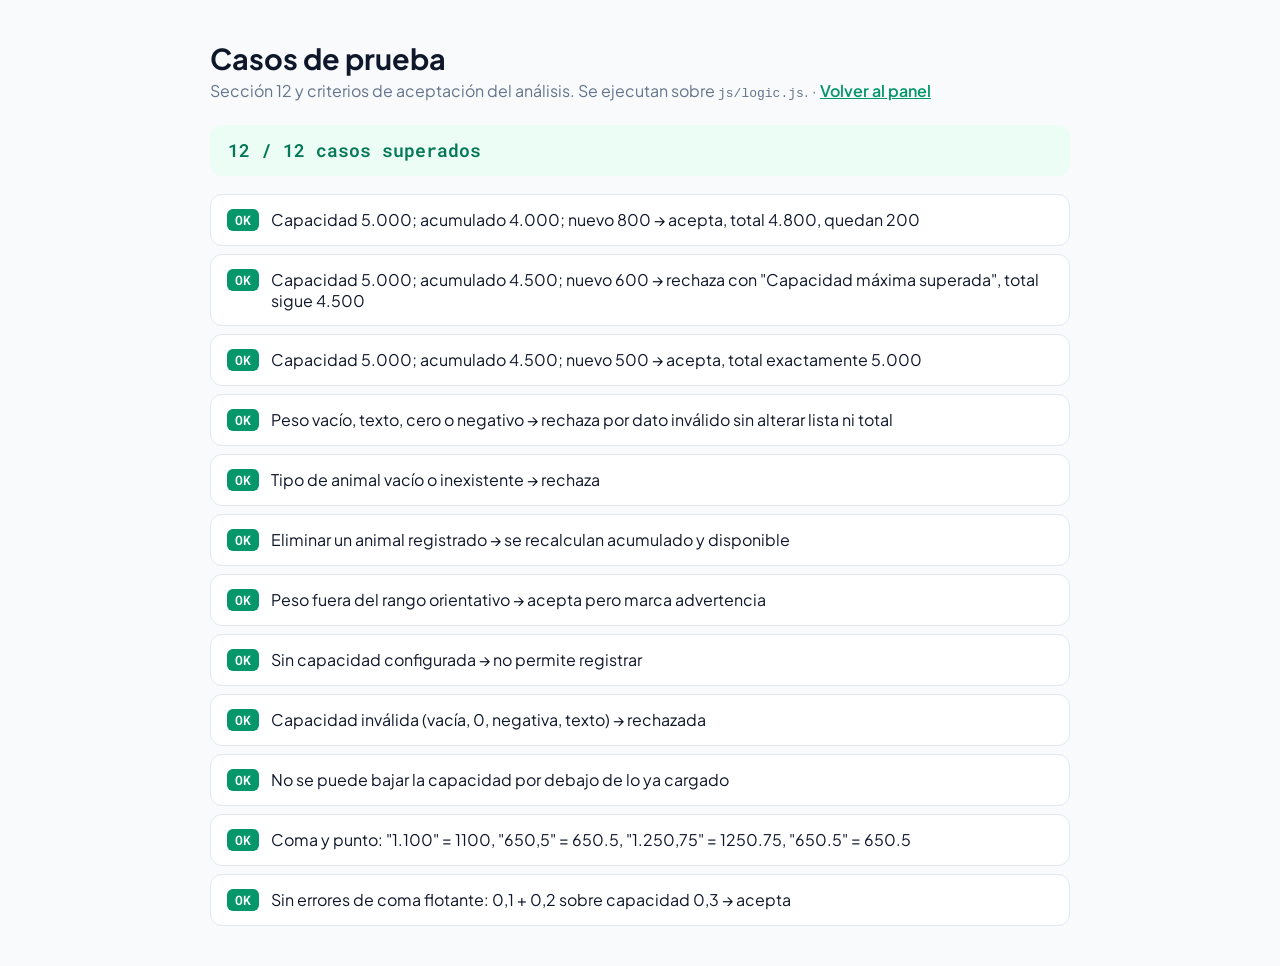
==== tests/index.html @ d108d584 "NexoRural v1: control de carga ganadera (AGO Soluciones) - Login estilo vidrio sobre paisaje rural -" ====
<!DOCTYPE html>
<html lang="es-AR">
<head>
  <meta charset="UTF-8">
  <meta name="viewport" content="width=device-width, initial-scale=1.0">
  <title>Casos de prueba · NexoRural</title>
  <link rel="icon" href="../assets/logo.svg" type="image/svg+xml">
  <link href="https://fonts.googleapis.com/css2?family=Plus+Jakarta+Sans:wght@400;600;800&family=Roboto+Mono:wght@500&display=swap" rel="stylesheet">
  <style>
    body { font-family: 'Plus Jakarta Sans', system-ui, sans-serif; background: #F8FAFC; color: #0F172A; margin: 0; padding: 40px 20px; }
    main { max-width: 860px; margin: 0 auto; }
    h1 { margin: 0 0 4px; font-size: 1.8rem; }
    p { color: #64748B; margin: 0 0 24px; }
    .total { font-family: 'Roboto Mono', monospace; font-size: 1.1rem; font-weight: 600; padding: 14px 18px; border-radius: 12px; margin-bottom: 18px; }
    .total.ok { background: #ECFDF5; color: #047857; }
    .total.fail { background: #FEF2F2; color: #DC2626; }
    ul { list-style: none; padding: 0; margin: 0; display: grid; gap: 8px; }
    li { display: flex; gap: 12px; align-items: flex-start; padding: 14px 16px; background: #fff; border: 1px solid #E2E8F0; border-radius: 12px; }
    .b { flex: none; font-family: 'Roboto Mono', monospace; font-size: .8rem; font-weight: 600; padding: 3px 8px; border-radius: 6px; }
    .b.ok { background: #059669; color: #fff; }
    .b.fail { background: #DC2626; color: #fff; }
    a { color: #059669; font-weight: 600; }
  </style>
</head>
<body>
  <main>
    <h1>Casos de prueba</h1>
    <p>Sección 12 y criterios de aceptación del análisis. Se ejecutan sobre <code>js/logic.js</code>. · <a href="../panel.html">Volver al panel</a></p>
    <div class="total" id="total"></div>
    <ul id="lista"></ul>
  </main>
  <script src="../js/logic.js"></script>
  <script src="casos.js"></script>
  <script>
    var res = NexoCasos.ejecutar();
    var ok = res.filter(function (r) { return r.ok; }).length;
    var total = document.getElementById('total');
    total.textContent = ok + ' / ' + res.length + ' casos superados';
    total.className = 'total ' + (ok === res.length ? 'ok' : 'fail');
    document.getElementById('lista').innerHTML = res.map(function (r) {
      return '<li><span class="b ' + (r.ok ? 'ok">OK' : 'fail">FALLA') + '</span><span>' + r.nombre +
        (r.error ? ' — ' + r.error : '') + '</span></li>';
    }).join('');
  </script>
</body>
</html>
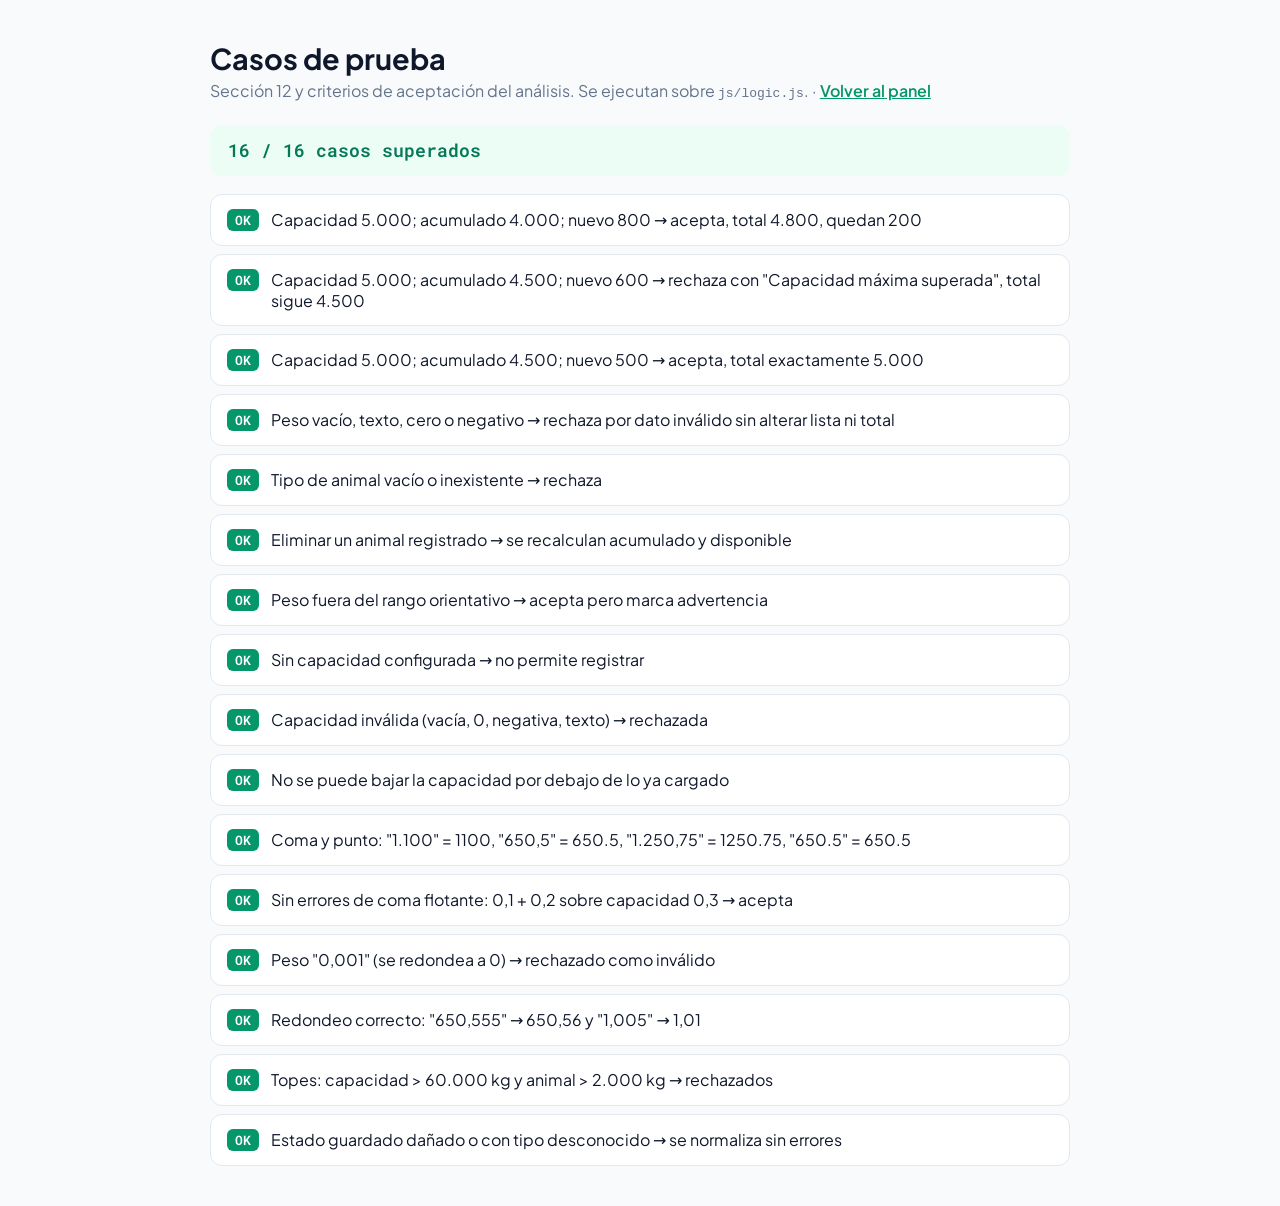
==== commit efaf811c: "Uso en el campo: celulares, sin internet, respaldos y un solo código - Celulares: acción usuarios.ph" ====
--- a/tests/index.html
+++ b/tests/index.html
@@ -5,7 +5,7 @@
   <meta name="viewport" content="width=device-width, initial-scale=1.0">
   <title>Casos de prueba · NexoRural</title>
   <link rel="icon" href="../assets/logo.svg" type="image/svg+xml">
-  <link href="https://fonts.googleapis.com/css2?family=Plus+Jakarta+Sans:wght@400;600;800&family=Roboto+Mono:wght@500&display=swap" rel="stylesheet">
+  <link rel="stylesheet" href="../css/fonts.css">
   <style>
     body { font-family: 'Plus Jakarta Sans', system-ui, sans-serif; background: #F8FAFC; color: #0F172A; margin: 0; padding: 40px 20px; }
     main { max-width: 860px; margin: 0 auto; }
--- a/css/fonts.css
+++ b/css/fonts.css
@@ -0,0 +1,16 @@
+/* Tipografías incluidas en el proyecto: funcionan sin internet.
+   Licencia SIL Open Font License 1.1 (ver assets/fonts/OFL-*.txt). */
+@font-face {
+  font-family: 'Plus Jakarta Sans';
+  font-style: normal;
+  font-weight: 200 800;
+  font-display: swap;
+  src: url('../assets/fonts/plus-jakarta-sans-latin.woff2') format('woff2');
+}
+@font-face {
+  font-family: 'Roboto Mono';
+  font-style: normal;
+  font-weight: 100 700;
+  font-display: swap;
+  src: url('../assets/fonts/roboto-mono-latin.woff2') format('woff2');
+}
